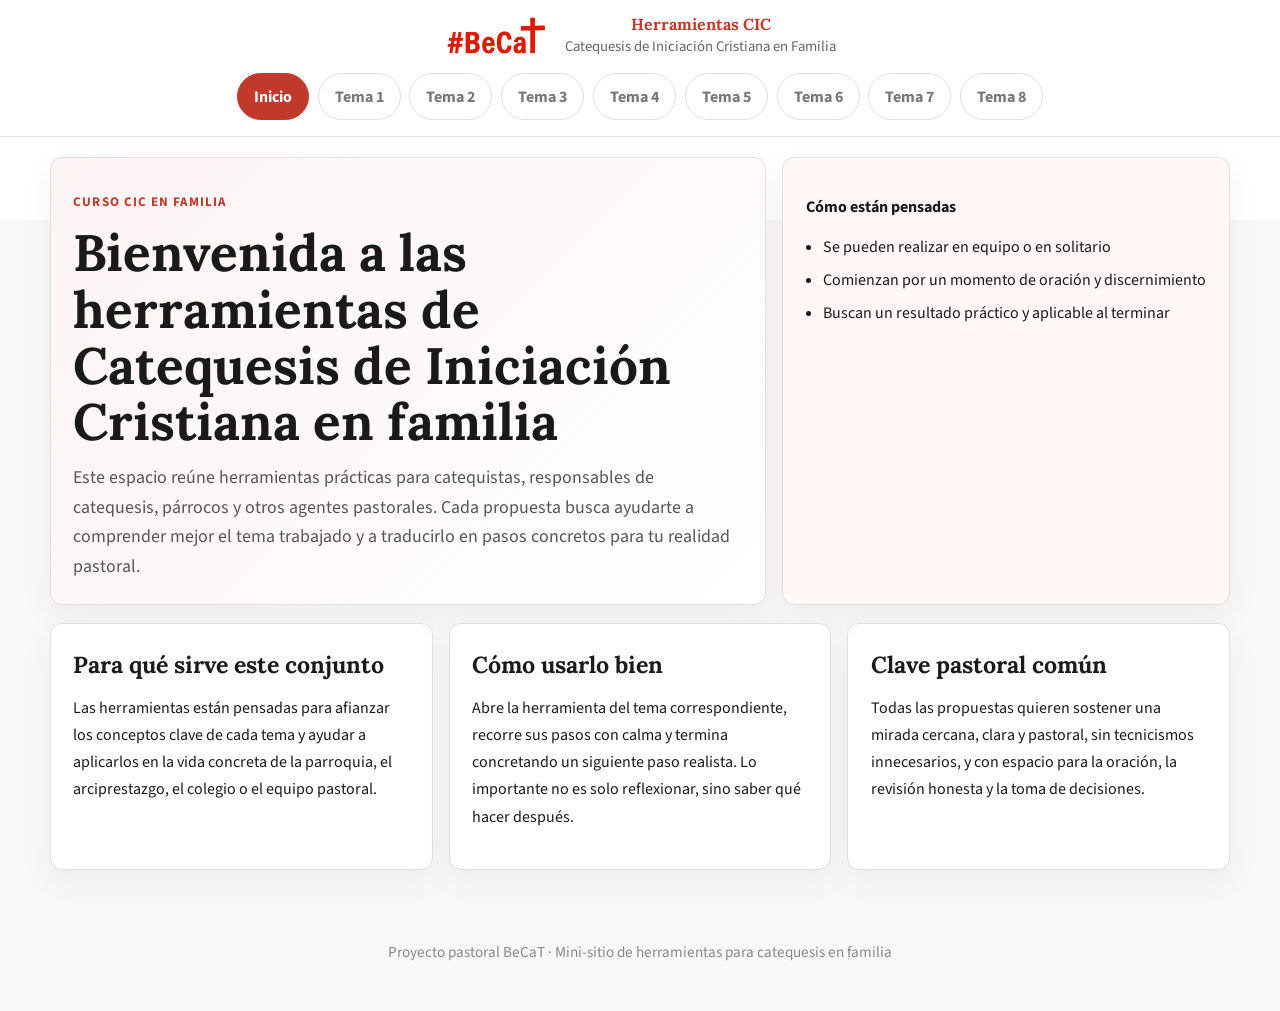
==== site/index.html @ 85b4e594 "Add files via upload" ====
<!DOCTYPE html>
<html lang="es">
<head>
  <meta charset="UTF-8">
  <meta name="viewport" content="width=device-width, initial-scale=1.0">
  <title>Herramientas CIC | Inicio</title>
  <link rel="preconnect" href="https://fonts.googleapis.com">
  <link rel="preconnect" href="https://fonts.gstatic.com" crossorigin>
  <link href="https://fonts.googleapis.com/css2?family=Lora:wght@500;700&family=Source+Sans+3:wght@400;600;700&display=swap" rel="stylesheet">
  <link rel="stylesheet" href="assets/css/styles.css">
</head>
<body class="home">
  <header class="site-header">
    <div class="brand-bar">
      <a class="brand" href="index.html">
        <img src="assets/img/becat-rojo-logo.png" alt="BeCaT">
        <div>
          <strong>Herramientas CIC</strong>
          <span>Catequesis de Iniciación Cristiana en Familia</span>
        </div>
      </a>
    </div>
    <nav class="site-nav" aria-label="Navegación principal">
      <a href="index.html" class="active">Inicio</a><a href="herramientas/herramienta-01.html">Tema 1</a><a href="herramientas/herramienta-02.html">Tema 2</a><a href="herramientas/herramienta-03.html">Tema 3</a><a href="herramientas/herramienta-04.html">Tema 4</a><a href="herramientas/herramienta-05.html">Tema 5</a><a href="herramientas/herramienta-06.html">Tema 6</a><a href="herramientas/herramienta-07.html">Tema 7</a><a href="herramientas/herramienta-08.html">Tema 8</a>
    </nav>
    <div class="site-nav-mobile">
      <label class="site-nav-mobile-label" for="nav-select">Ir a una herramienta</label>
      <select id="nav-select" class="site-nav-select" aria-label="Elegir herramienta o sección">
        <option value="index.html" selected>Inicio</option><option value="herramientas/herramienta-01.html">Tema 1</option><option value="herramientas/herramienta-02.html">Tema 2</option><option value="herramientas/herramienta-03.html">Tema 3</option><option value="herramientas/herramienta-04.html">Tema 4</option><option value="herramientas/herramienta-05.html">Tema 5</option><option value="herramientas/herramienta-06.html">Tema 6</option><option value="herramientas/herramienta-07.html">Tema 7</option><option value="herramientas/herramienta-08.html">Tema 8</option>
      </select>
    </div>
  </header>
  
    <section class="hero hero-home">
      <div class="hero-copy">
        <p class="eyebrow">Curso CIC en familia</p>
        <h1>Bienvenida a las herramientas de Catequesis de Iniciación Cristiana en familia</h1>
        <p class="lead">Este espacio reúne herramientas prácticas para catequistas, responsables de catequesis, párrocos y otros agentes pastorales. Cada propuesta busca ayudarte a comprender mejor el tema trabajado y a traducirlo en pasos concretos para tu realidad pastoral.</p>
      </div>
      <div class="hero-panel">
        <p><strong>Cómo están pensadas</strong></p>
        <ul class="hero-list">
          <li>Se pueden realizar en equipo o en solitario</li>
          <li>Comienzan por un momento de oración y discernimiento</li>
          <li>Buscan un resultado práctico y aplicable al terminar</li>
        </ul>
      </div>
    </section>
    
  <main class="main-content">
    
    <section class="intro-grid intro-grid-home">
      <article class="intro-block">
        <h2>Para qué sirve este conjunto</h2>
        <p>Las herramientas están pensadas para afianzar los conceptos clave de cada tema y ayudar a aplicarlos en la vida concreta de la parroquia, el arciprestazgo, el colegio o el equipo pastoral.</p>
      </article>
      <article class="intro-block">
        <h2>Cómo usarlo bien</h2>
        <p>Abre la herramienta del tema correspondiente, recorre sus pasos con calma y termina concretando un siguiente paso realista. Lo importante no es solo reflexionar, sino saber qué hacer después.</p>
      </article>
      <article class="intro-block">
        <h2>Clave pastoral común</h2>
        <p>Todas las propuestas quieren sostener una mirada cercana, clara y pastoral, sin tecnicismos innecesarios, y con espacio para la oración, la revisión honesta y la toma de decisiones.</p>
      </article>
    </section>
    
  </main>
  <footer class="site-footer">
    <p>Proyecto pastoral BeCaT · Mini-sitio de herramientas para catequesis en familia</p>
  </footer>
  <script>
    const navSelect = document.getElementById("nav-select");
    if (navSelect) {
      navSelect.addEventListener("change", (event) => {
        const target = event.target.value;
        if (target) {
          window.location.href = target;
        }
      });
    }
  </script>
</body>
</html>
---- site/assets/css/styles.css ----
*,
*::before,
*::after {
  box-sizing: border-box;
}

:root {
  --rojo: #c0392b;
  --negro: #1a1a1a;
  --blanco: #ffffff;
  --gris-claro: #f5f5f5;
  --borde: #e0e0e0;
  --texto-suave: #666666;
  --radio: 12px;
  --content: 1180px;
  --content-narrow: 860px;
  --shadow: 0 12px 32px rgba(26, 26, 26, 0.05);
}

body {
  margin: 0;
  font-family: "Source Sans 3", sans-serif;
  color: var(--negro);
  background:
    linear-gradient(180deg, #ffffff 0, #ffffff 220px, #faf8f6 220px, #faf8f6 100%);
  min-height: 100vh;
  text-rendering: optimizeLegibility;
}

a {
  color: var(--rojo);
  text-decoration: none;
}

a:hover {
  text-decoration: underline;
}

code {
  font-family: Consolas, monospace;
  background: #fff4f2;
  padding: 0.08rem 0.35rem;
  border-radius: 0.4rem;
}

.site-header,
.main-content,
.site-footer {
  width: min(calc(100% - 2rem), var(--content));
  margin: 0 auto;
}

.site-header {
  position: sticky;
  top: 0;
  z-index: 10;
  width: 100%;
  background: rgba(255, 255, 255, 0.96);
  border-bottom: 1px solid var(--borde);
  padding-top: 0.9rem;
  backdrop-filter: blur(8px);
}

.brand-bar {
  display: flex;
  justify-content: center;
  padding: 0 1rem 1rem;
}

.brand {
  width: min(calc(100% - 2rem), var(--content));
  display: flex;
  align-items: center;
  justify-content: center;
  gap: 1rem;
  padding: 0;
  text-align: center;
}

.brand img {
  width: auto;
  height: 42px;
}

.brand strong,
h1,
h2,
h4,
h5 {
  font-family: "Lora", serif;
}

.brand span {
  display: block;
  color: var(--texto-suave);
  font-size: 0.92rem;
}

.site-nav {
  display: flex;
  justify-content: center;
  gap: 0.55rem;
  overflow-x: auto;
  padding: 0 1rem 1rem;
  scrollbar-width: thin;
}

.site-nav-mobile {
  display: none;
  width: min(calc(100% - 2rem), var(--content));
  margin: 0 auto 1rem;
}

.site-nav-mobile-label {
  display: block;
  margin-bottom: 0.4rem;
  color: var(--texto-suave);
  font-size: 0.92rem;
  font-weight: 600;
  text-align: center;
}

.site-nav-select {
  width: 100%;
  appearance: none;
  border: 1px solid var(--borde);
  border-radius: 999px;
  background:
    linear-gradient(180deg, #fff8f7 0%, #ffffff 100%);
  color: var(--negro);
  padding: 0.9rem 3.4rem 0.9rem 1.1rem;
  font: inherit;
  font-weight: 700;
  box-shadow: var(--shadow);
  cursor: pointer;
  border-color: rgba(192, 57, 43, 0.25);
}

.site-nav-mobile {
  position: relative;
}

.site-nav-mobile::after {
  content: "▼";
  position: absolute;
  right: 1.25rem;
  bottom: 0.95rem;
  color: var(--rojo);
  font-size: 0.9rem;
  pointer-events: none;
}

.site-nav-select:focus {
  outline: 2px solid rgba(192, 57, 43, 0.22);
  outline-offset: 2px;
}

.site-nav a {
  white-space: nowrap;
  border: 1px solid var(--borde);
  background: var(--blanco);
  color: #777;
  padding: 0.7rem 1rem;
  border-radius: 999px;
  font-weight: 700;
}

.site-nav a.active {
  background: var(--rojo);
  border-color: var(--rojo);
  color: white;
}

.site-nav a:hover {
  text-decoration: none;
  color: var(--negro);
}

.hero {
  width: min(calc(100% - 2rem), var(--content));
  margin: 1.25rem auto 0;
  display: grid;
  gap: 1rem;
}

.hero-home {
  grid-template-columns: 1.6fr 1fr;
  align-items: stretch;
}

.hero-tool {
  grid-template-columns: 1fr;
}

.hero-copy,
.hero-panel,
.intro-block,
.tool-card,
.tool-page,
.pager,
.quote,
.table-wrap,
.tool-module,
.step-card {
  background: var(--blanco);
  border: 1px solid var(--borde);
  border-radius: var(--radio);
  box-shadow: var(--shadow);
}

.hero-copy,
.hero-panel,
.intro-block,
.tool-card,
.tool-page,
.pager {
  padding: 1.4rem;
}

.hero-copy {
  background:
    linear-gradient(135deg, rgba(192, 57, 43, 0.06), rgba(255, 255, 255, 0.92)),
    var(--blanco);
}

.hero-panel {
  background: #fff8f7;
}

.hero-tool .hero-copy {
  width: min(100%, var(--content-narrow));
  margin: 0 auto;
}

.eyebrow,
.page-topic {
  text-transform: uppercase;
  letter-spacing: 0.08em;
  color: var(--rojo);
  font-weight: 700;
  font-size: 0.82rem;
}

h1 {
  font-size: clamp(2rem, 4vw, 3.3rem);
  line-height: 1.1;
  margin: 0.45rem 0 0.85rem;
}

.lead {
  font-size: 1.12rem;
  line-height: 1.65;
  color: #555;
  margin: 0;
}

.hero-subtitle {
  margin: -0.2rem 0 0.5rem;
  font-family: "Lora", serif;
  font-size: 1.18rem;
  color: var(--rojo);
}

.hero-list,
.list {
  margin: 0.8rem 0 0;
  padding-left: 1.1rem;
  line-height: 1.7;
}

.list {
  margin-bottom: 1.25rem;
}

.hero-list li + li,
.list li + li {
  margin-top: 0.35rem;
}

.main-content {
  padding: 1.15rem 0 2.5rem;
}

.intro-grid,
.tools-grid {
  display: grid;
  gap: 1rem;
}

.intro-grid {
  grid-template-columns: repeat(2, minmax(0, 1fr));
  margin-bottom: 1rem;
}

.intro-grid-home {
  grid-template-columns: repeat(3, minmax(0, 1fr));
}

.tools-grid {
  grid-template-columns: repeat(auto-fit, minmax(220px, 1fr));
}

.tool-card h2,
.intro-block h2,
.tool-page h2 {
  margin: 0.2rem 0 0.75rem;
  font-size: 1.45rem;
}

.intro-block p,
.tool-card p {
  line-height: 1.7;
}

.tool-card-topic {
  color: var(--rojo);
  font-weight: 700;
  margin-bottom: 0.25rem;
}

.tool-card a,
.pager-link {
  display: inline-flex;
  margin-top: 0.9rem;
  padding: 0.7rem 1rem;
  border-radius: 999px;
  background: var(--rojo);
  color: white;
  font-weight: 700;
}

.tool-page {
  padding: 0;
  max-width: var(--content-narrow);
  margin: 0 auto;
  background: transparent;
  border: none;
  box-shadow: none;
}

.tool-page p {
  line-height: 1.75;
  margin: 0 0 1rem;
}

.tool-page .list + p,
.tool-page .list + .table-wrap,
.tool-page .list + blockquote,
.tool-page .list + .detail-stack,
.tool-page .table-wrap + p,
.tool-page blockquote + p {
  margin-top: 1.1rem;
}

.tool-page > .page-topic,
.tool-page > h2,
.tool-page > .page-kicker {
  display: none;
}

.tool-page h2 {
  color: var(--rojo);
  margin-top: 0;
}

.tool-page h5 {
  display: inline-flex;
  align-items: center;
  font-size: 0.98rem;
  margin: 1.45rem 0 0.75rem;
  padding: 0.38rem 0.78rem;
  border-radius: 999px;
  background: var(--gris-claro);
  color: var(--negro);
}

.page-kicker {
  font-size: 1.05rem;
  color: #666;
  margin-top: -0.2rem;
  margin-bottom: 1.35rem;
}

.tool-module {
  padding: 1.45rem;
  margin-bottom: 1rem;
}

.module-heading {
  display: flex;
  flex-direction: column;
  gap: 0.35rem;
  margin-bottom: 1rem;
}

.module-heading h3 {
  font-family: "Lora", serif;
  font-size: 1.35rem;
  margin: 0;
  color: var(--negro);
}

.module-heading p {
  margin: 0;
  color: var(--texto-suave);
}

.step-flow {
  display: grid;
  gap: 0.9rem;
  min-width: 0;
}

.step-card {
  padding: 1.2rem;
  background: linear-gradient(180deg, #fffdfc 0%, #ffffff 100%);
  width: 100%;
  min-width: 0;
  overflow-wrap: anywhere;
}

.step-card-header {
  display: flex;
  align-items: center;
  justify-content: space-between;
  gap: 0.75rem;
  margin-bottom: 0.75rem;
}

.step-badge {
  display: inline-flex;
  align-items: center;
  justify-content: center;
  border-radius: 999px;
  background: var(--rojo);
  color: var(--blanco);
  font-weight: 700;
  padding: 0.35rem 0.8rem;
  font-size: 0.9rem;
}

.step-time {
  color: var(--texto-suave);
  font-size: 0.95rem;
  font-weight: 600;
}

.step-title {
  font-family: "Lora", serif;
  color: var(--rojo);
  font-size: 1.2rem;
  margin: 0 0 0.85rem;
}

.step-body > *:last-child {
  margin-bottom: 0;
}

.detail-intro {
  margin-bottom: 1rem;
}

.detail-stack {
  display: grid;
  gap: 0.9rem;
  min-width: 0;
}

.detail-card {
  border: 1px solid var(--borde);
  border-radius: var(--radio);
  background: #fcfbfa;
  padding: 1.05rem 1.1rem;
  min-width: 0;
  overflow-wrap: anywhere;
}

.detail-card h5 {
  margin-top: 0;
}

.detail-card-body > *:last-child {
  margin-bottom: 0;
}

.tool-module-close h5 + p {
  margin-top: 0.2rem;
}

.quote {
  padding: 1rem 1.15rem;
  border-left: 4px solid var(--rojo);
  margin: 1.1rem 0;
  font-style: italic;
  background: #fff8f7;
}

.table-wrap {
  overflow-x: auto;
  max-width: 100%;
  padding: 0.35rem;
  margin: 1.2rem 0;
}

table {
  width: 100%;
  border-collapse: collapse;
  min-width: 560px;
  font-size: 0.97rem;
}

th,
td {
  text-align: left;
  padding: 0.8rem 0.9rem;
  border-bottom: 1px solid var(--borde);
  vertical-align: top;
}

th {
  background: var(--negro);
  color: var(--blanco);
  font-size: 0.95rem;
}

tr:nth-child(even) td {
  background: var(--gris-claro);
}

.pager {
  margin-top: 1rem;
  display: flex;
  gap: 0.75rem;
  justify-content: space-between;
  flex-wrap: wrap;
  max-width: var(--content-narrow);
  margin-left: auto;
  margin-right: auto;
}

.site-footer {
  padding: 0 0 2rem;
  text-align: center;
  color: #888;
  font-size: 0.95rem;
}

@media (max-width: 760px) {
  .hero-home,
  .intro-grid,
  .intro-grid-home {
    grid-template-columns: 1fr;
  }

  .brand {
    align-items: flex-start;
    width: min(calc(100% - 1.2rem), var(--content));
  }

  h1 {
    font-size: 2.2rem;
  }

  .site-header,
  .main-content,
  .site-footer,
  .hero {
    width: min(calc(100% - 1.2rem), var(--content));
  }

  .site-nav {
    display: none;
  }

  .site-nav-mobile {
    display: block;
    width: min(calc(100% - 1.2rem), var(--content));
  }

  .brand img {
    height: 36px;
  }

  .brand span {
    font-size: 0.84rem;
  }

  .pager {
    justify-content: center;
  }

  .tool-page,
  .hero-copy,
  .hero-panel,
  .intro-block,
  .tool-card,
  .pager,
  .tool-module,
  .step-card {
    padding: 1.15rem;
  }

  .tool-page h5 {
    width: 100%;
    justify-content: center;
  }

  .step-card-header {
    align-items: flex-start;
    flex-direction: column;
  }

  .step-card,
  .detail-card,
  .table-wrap {
    width: 100%;
    max-width: 100%;
  }

  table {
    min-width: 520px;
  }
}
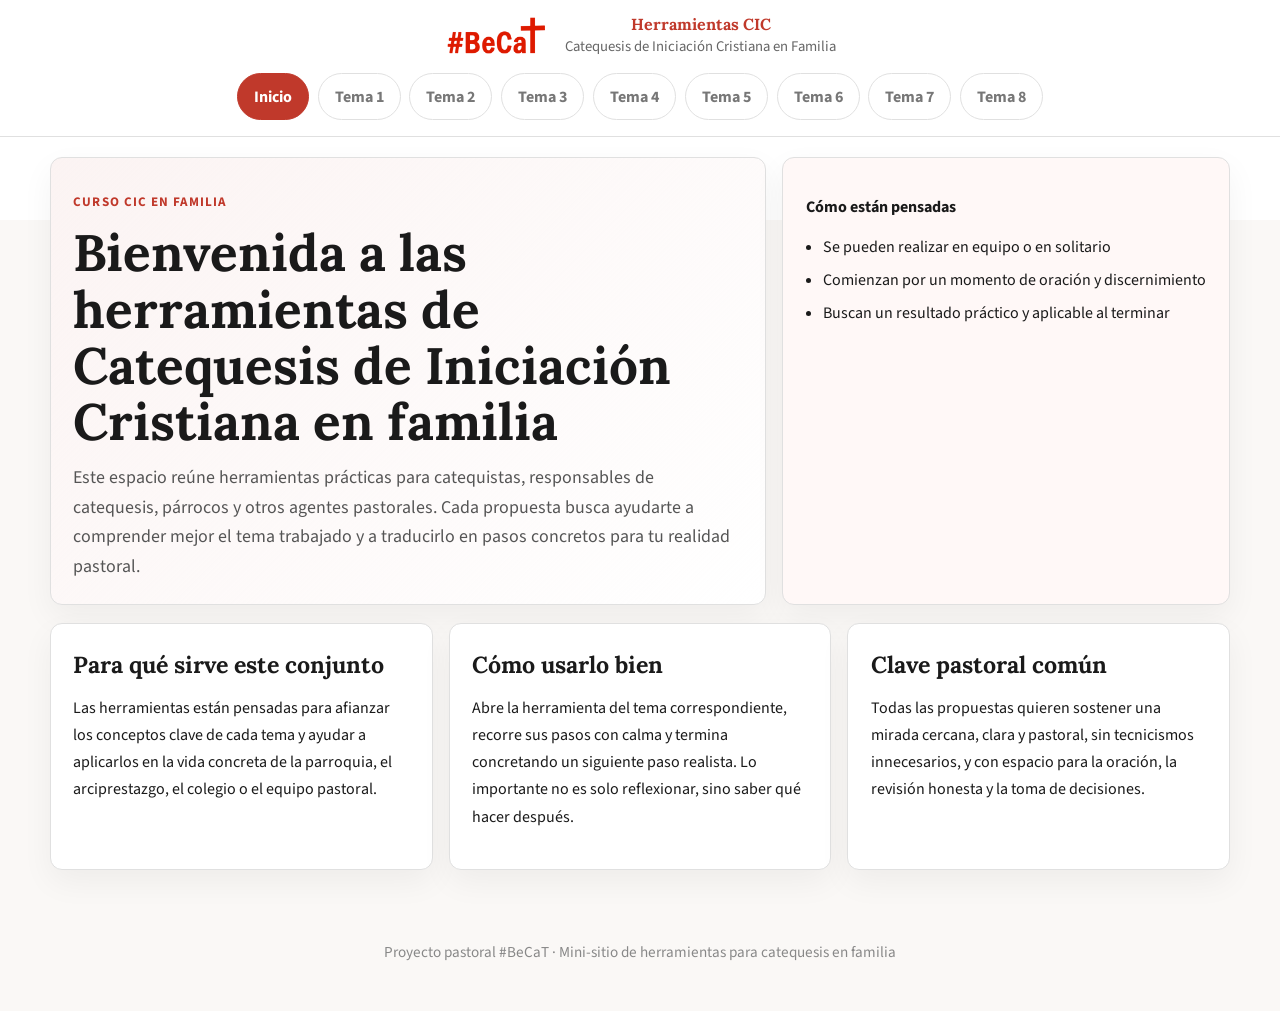
==== commit 149b0403: "Add files via upload" ====
--- a/site/index.html
+++ b/site/index.html
@@ -13,7 +13,7 @@
   <header class="site-header">
     <div class="brand-bar">
       <a class="brand" href="index.html">
-        <img src="assets/img/becat-rojo-logo.png" alt="BeCaT">
+        <img src="assets/img/becat-rojo-logo.png" alt="#BeCaT">
         <div>
           <strong>Herramientas CIC</strong>
           <span>Catequesis de Iniciación Cristiana en Familia</span>
@@ -66,7 +66,7 @@
     
   </main>
   <footer class="site-footer">
-    <p>Proyecto pastoral BeCaT · Mini-sitio de herramientas para catequesis en familia</p>
+    <p>Proyecto pastoral #BeCaT · Mini-sitio de herramientas para catequesis en familia</p>
   </footer>
   <script>
     const navSelect = document.getElementById("nav-select");
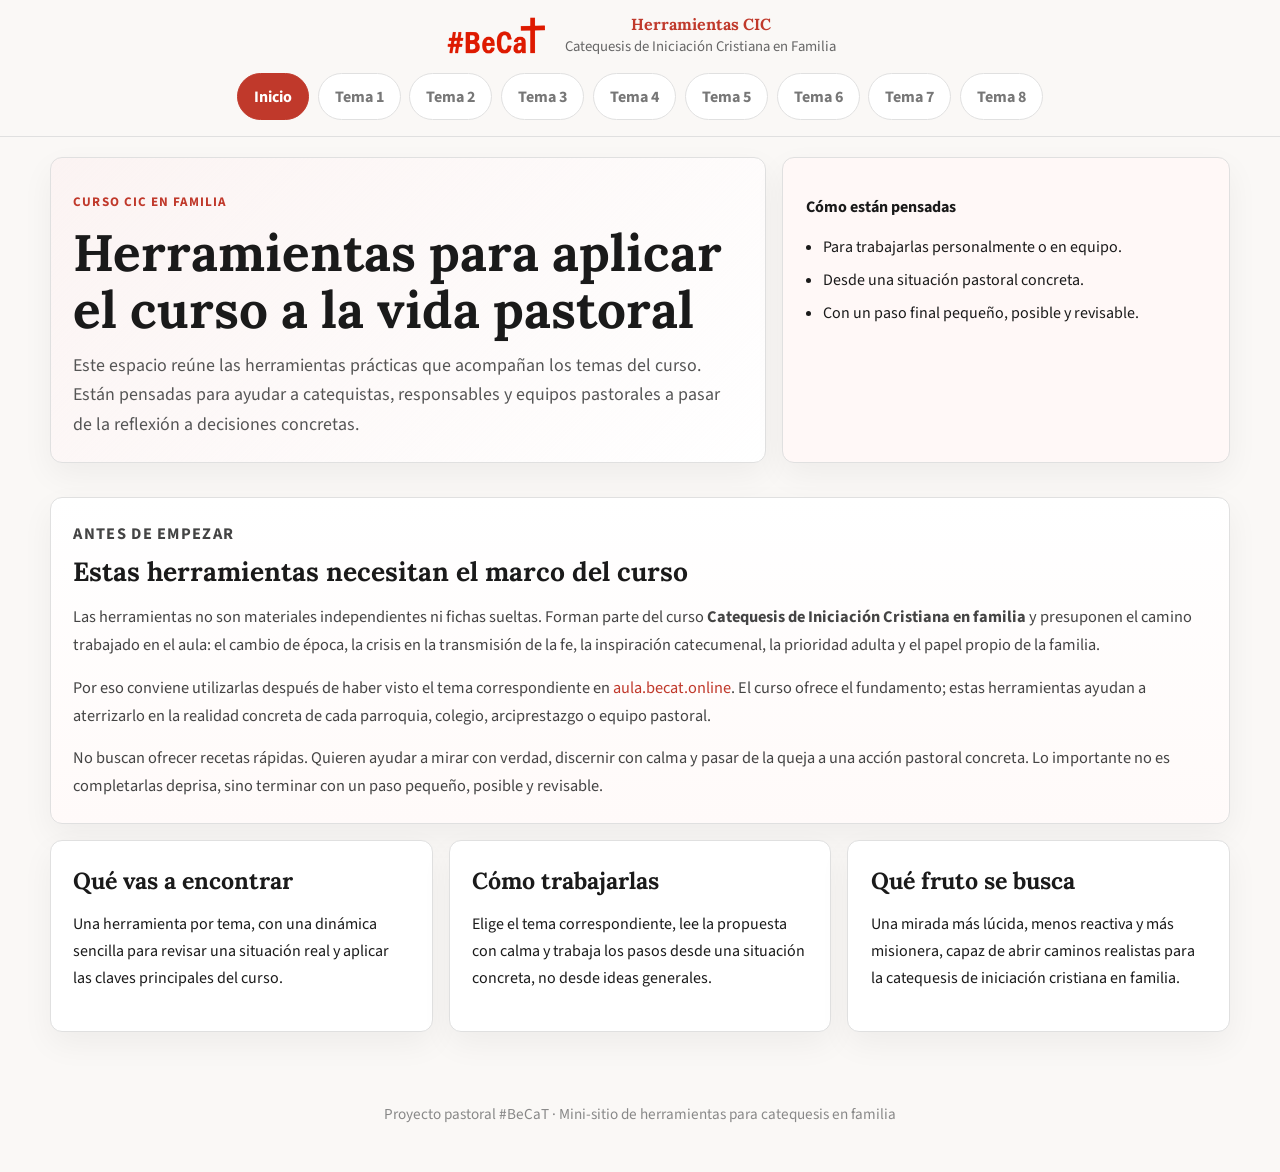
==== commit 77876eeb: "Update index.html" ====
--- a/site/index.html
+++ b/site/index.html
@@ -9,6 +9,7 @@
   <link href="https://fonts.googleapis.com/css2?family=Lora:wght@500;700&family=Source+Sans+3:wght@400;600;700&display=swap" rel="stylesheet">
   <link rel="stylesheet" href="assets/css/styles.css">
 </head>
+
 <body class="home">
   <header class="site-header">
     <div class="brand-bar">
@@ -20,9 +21,11 @@
         </div>
       </a>
     </div>
+
     <nav class="site-nav" aria-label="Navegación principal">
       <a href="index.html" class="active">Inicio</a><a href="herramientas/herramienta-01.html">Tema 1</a><a href="herramientas/herramienta-02.html">Tema 2</a><a href="herramientas/herramienta-03.html">Tema 3</a><a href="herramientas/herramienta-04.html">Tema 4</a><a href="herramientas/herramienta-05.html">Tema 5</a><a href="herramientas/herramienta-06.html">Tema 6</a><a href="herramientas/herramienta-07.html">Tema 7</a><a href="herramientas/herramienta-08.html">Tema 8</a>
     </nav>
+
     <div class="site-nav-mobile">
       <label class="site-nav-mobile-label" for="nav-select">Ir a una herramienta</label>
       <select id="nav-select" class="site-nav-select" aria-label="Elegir herramienta o sección">
@@ -30,46 +33,79 @@
       </select>
     </div>
   </header>
-  
-    <section class="hero hero-home">
-      <div class="hero-copy">
-        <p class="eyebrow">Curso CIC en familia</p>
-        <h1>Bienvenida a las herramientas de Catequesis de Iniciación Cristiana en familia</h1>
-        <p class="lead">Este espacio reúne herramientas prácticas para catequistas, responsables de catequesis, párrocos y otros agentes pastorales. Cada propuesta busca ayudarte a comprender mejor el tema trabajado y a traducirlo en pasos concretos para tu realidad pastoral.</p>
-      </div>
-      <div class="hero-panel">
-        <p><strong>Cómo están pensadas</strong></p>
-        <ul class="hero-list">
-          <li>Se pueden realizar en equipo o en solitario</li>
-          <li>Comienzan por un momento de oración y discernimiento</li>
-          <li>Buscan un resultado práctico y aplicable al terminar</li>
-        </ul>
+
+  <section class="hero hero-home">
+    <div class="hero-copy">
+      <p class="eyebrow">Curso CIC en familia</p>
+      <h1>Herramientas para aplicar el curso a la vida pastoral</h1>
+      <p class="lead">
+        Este espacio reúne las herramientas prácticas que acompañan los temas del curso. Están pensadas para ayudar a catequistas, responsables y equipos pastorales a pasar de la reflexión a decisiones concretas.
+      </p>
+    </div>
+
+    <div class="hero-panel">
+      <p><strong>Cómo están pensadas</strong></p>
+      <ul class="hero-list">
+        <li>Para trabajarlas personalmente o en equipo.</li>
+        <li>Desde una situación pastoral concreta.</li>
+        <li>Con un paso final pequeño, posible y revisable.</li>
+      </ul>
+    </div>
+  </section>
+
+  <main class="main-content">
+
+    <section class="intro-context">
+      <div class="intro-context-inner">
+        <p class="eyebrow">Antes de empezar</p>
+        <h2>Estas herramientas necesitan el marco del curso</h2>
+
+        <p>
+          Las herramientas no son materiales independientes ni fichas sueltas. Forman parte del curso <strong>Catequesis de Iniciación Cristiana en familia</strong> y presuponen el camino trabajado en el aula: el cambio de época, la crisis en la transmisión de la fe, la inspiración catecumenal, la prioridad adulta y el papel propio de la familia.
+        </p>
+
+        <p>
+          Por eso conviene utilizarlas después de haber visto el tema correspondiente en <a href="https://aula.becat.online" target="_blank" rel="noopener">aula.becat.online</a>. El curso ofrece el fundamento; estas herramientas ayudan a aterrizarlo en la realidad concreta de cada parroquia, colegio, arciprestazgo o equipo pastoral.
+        </p>
+
+        <p>
+          No buscan ofrecer recetas rápidas. Quieren ayudar a mirar con verdad, discernir con calma y pasar de la queja a una acción pastoral concreta. Lo importante no es completarlas deprisa, sino terminar con un paso pequeño, posible y revisable.
+        </p>
       </div>
     </section>
-    
-  <main class="main-content">
-    
+
     <section class="intro-grid intro-grid-home">
       <article class="intro-block">
-        <h2>Para qué sirve este conjunto</h2>
-        <p>Las herramientas están pensadas para afianzar los conceptos clave de cada tema y ayudar a aplicarlos en la vida concreta de la parroquia, el arciprestazgo, el colegio o el equipo pastoral.</p>
+        <h2>Qué vas a encontrar</h2>
+        <p>
+          Una herramienta por tema, con una dinámica sencilla para revisar una situación real y aplicar las claves principales del curso.
+        </p>
       </article>
+
       <article class="intro-block">
-        <h2>Cómo usarlo bien</h2>
-        <p>Abre la herramienta del tema correspondiente, recorre sus pasos con calma y termina concretando un siguiente paso realista. Lo importante no es solo reflexionar, sino saber qué hacer después.</p>
+        <h2>Cómo trabajarlas</h2>
+        <p>
+          Elige el tema correspondiente, lee la propuesta con calma y trabaja los pasos desde una situación concreta, no desde ideas generales.
+        </p>
       </article>
+
       <article class="intro-block">
-        <h2>Clave pastoral común</h2>
-        <p>Todas las propuestas quieren sostener una mirada cercana, clara y pastoral, sin tecnicismos innecesarios, y con espacio para la oración, la revisión honesta y la toma de decisiones.</p>
+        <h2>Qué fruto se busca</h2>
+        <p>
+          Una mirada más lúcida, menos reactiva y más misionera, capaz de abrir caminos realistas para la catequesis de iniciación cristiana en familia.
+        </p>
       </article>
     </section>
-    
+
   </main>
+
   <footer class="site-footer">
     <p>Proyecto pastoral #BeCaT · Mini-sitio de herramientas para catequesis en familia</p>
   </footer>
+
   <script>
     const navSelect = document.getElementById("nav-select");
+
     if (navSelect) {
       navSelect.addEventListener("change", (event) => {
         const target = event.target.value;
--- a/site/assets/css/styles.css
+++ b/site/assets/css/styles.css
@@ -21,8 +21,7 @@
   margin: 0;
   font-family: "Source Sans 3", sans-serif;
   color: var(--negro);
-  background:
-    linear-gradient(180deg, #ffffff 0, #ffffff 220px, #faf8f6 220px, #faf8f6 100%);
+  background: #faf8f6;
   min-height: 100vh;
   text-rendering: optimizeLegibility;
 }
@@ -55,7 +54,7 @@
   top: 0;
   z-index: 10;
   width: 100%;
-  background: rgba(255, 255, 255, 0.96);
+  background: rgba(250, 248, 246, 0.96);
   border-bottom: 1px solid var(--borde);
   padding-top: 0.9rem;
   backdrop-filter: blur(8px);
@@ -194,6 +193,7 @@
 
 .hero-copy,
 .hero-panel,
+.intro-context,
 .intro-block,
 .tool-card,
 .tool-page,
@@ -210,6 +210,7 @@
 
 .hero-copy,
 .hero-panel,
+.intro-context,
 .intro-block,
 .tool-card,
 .tool-page,
@@ -225,6 +226,36 @@
 
 .hero-panel {
   background: #fff8f7;
+}
+
+.intro-context {
+  max-width: 100%;
+  margin: 1rem 0;
+  background:
+    linear-gradient(180deg, #ffffff 0%, #fffaf9 100%);
+}
+
+.intro-context-inner {
+  display: grid;
+  gap: 0.4rem;
+}
+
+.intro-context h2 {
+  margin: 0 0 0.55rem;
+  font-family: "Lora", serif;
+  font-size: 1.65rem;
+  line-height: 1.25;
+}
+
+.intro-context p {
+  margin: 0;
+  color: #444;
+  font-size: 1.02rem;
+  line-height: 1.72;
+}
+
+.intro-context p + p {
+  margin-top: 0.5rem;
 }
 
 .hero-tool .hero-copy {
@@ -545,6 +576,184 @@
   font-size: 0.95rem;
 }
 
+.pdf-button {
+  display: inline-flex;
+  align-items: center;
+  justify-content: center;
+  margin-top: 1.1rem;
+  border: 0;
+  border-radius: 999px;
+  background: var(--rojo);
+  color: var(--blanco);
+  padding: 0.78rem 1.15rem;
+  font: inherit;
+  font-weight: 700;
+  cursor: pointer;
+  box-shadow: 0 10px 24px rgba(192, 57, 43, 0.18);
+}
+
+.pdf-button:hover {
+  background: #a93226;
+}
+
+@page {
+  size: A4;
+  margin: 14mm 13mm 16mm;
+}
+
+@media print {
+  :root {
+    --content: 184mm;
+    --content-narrow: 184mm;
+    --shadow: none;
+  }
+
+  * {
+    box-shadow: none !important;
+    print-color-adjust: exact;
+    -webkit-print-color-adjust: exact;
+  }
+
+  html,
+  body {
+    background: #ffffff !important;
+    font-size: 10.5pt;
+  }
+
+  body {
+    margin: 0;
+  }
+
+  a {
+    color: inherit;
+  }
+
+  .site-header {
+    position: static;
+    width: 100%;
+    padding: 0 0 7mm;
+    border-bottom: 1px solid var(--borde);
+    background: #ffffff;
+  }
+
+  .brand-bar {
+    justify-content: flex-start;
+    padding: 0;
+  }
+
+  .brand {
+    width: 100%;
+    justify-content: flex-start;
+    gap: 9mm;
+    text-align: left;
+  }
+
+  .brand img {
+    height: 13mm;
+  }
+
+  .brand strong {
+    font-size: 12pt;
+  }
+
+  .brand span {
+    font-size: 9pt;
+  }
+
+  .site-nav,
+  .site-nav-mobile,
+  .pdf-button,
+  .pager,
+  .site-footer {
+    display: none !important;
+  }
+
+  .hero,
+  .main-content {
+    width: 100%;
+    margin: 0;
+  }
+
+  .hero-tool {
+    display: block;
+    margin-top: 8mm;
+  }
+
+  .hero-copy {
+    width: 100%;
+    padding: 0 0 7mm;
+    border: 0;
+    border-radius: 0;
+    background: #ffffff;
+  }
+
+  .eyebrow {
+    font-size: 8.5pt;
+    margin-bottom: 2mm;
+  }
+
+  h1 {
+    font-size: 22pt;
+    line-height: 1.16;
+    margin: 0 0 3mm;
+  }
+
+  .hero-subtitle,
+  .lead {
+    font-size: 11pt;
+  }
+
+  .tool-page {
+    max-width: none;
+  }
+
+  .step-card,
+  .detail-card,
+  .quote,
+  .table-wrap {
+    break-inside: avoid;
+    page-break-inside: avoid;
+  }
+
+  .module-heading,
+  .step-card-header,
+  .step-title,
+  .tool-page h5 {
+    break-after: avoid;
+    page-break-after: avoid;
+  }
+
+  .tool-module-purpose {
+    break-inside: avoid;
+    page-break-inside: avoid;
+  }
+
+  .tool-module {
+    padding: 5mm;
+    margin-bottom: 5mm;
+    border-radius: 4mm;
+  }
+
+  .step-card {
+    padding: 4.5mm;
+    border-radius: 3mm;
+  }
+
+  .tool-page p {
+    line-height: 1.48;
+  }
+
+  table {
+    min-width: 0;
+    font-size: 9.2pt;
+  }
+
+  th,
+  td {
+    padding: 2.5mm 3mm;
+  }
+}
+
 @media (max-width: 760px) {
   .hero-home,
   .intro-grid,
@@ -592,6 +801,7 @@
   .tool-page,
   .hero-copy,
   .hero-panel,
+  .intro-context,
   .intro-block,
   .tool-card,
   .pager,
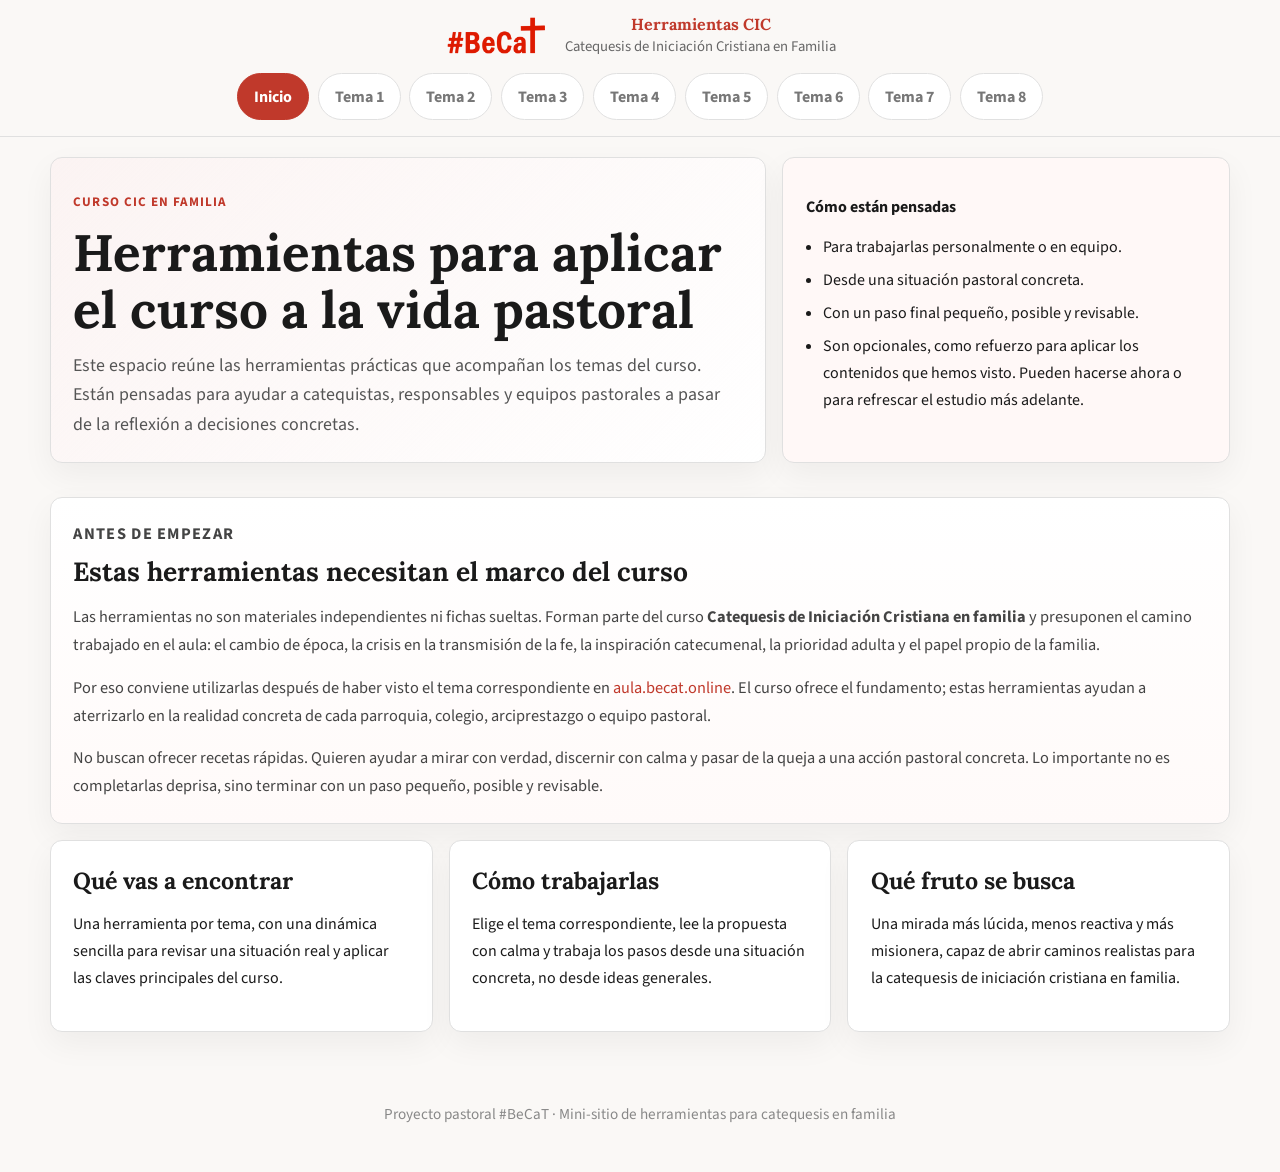
==== commit 493c48d8: "Update index.html" ====
--- a/site/index.html
+++ b/site/index.html
@@ -49,6 +49,7 @@
         <li>Para trabajarlas personalmente o en equipo.</li>
         <li>Desde una situación pastoral concreta.</li>
         <li>Con un paso final pequeño, posible y revisable.</li>
+        <li>Son opcionales, como refuerzo para aplicar los contenidos que hemos visto. Pueden hacerse ahora o para refrescar el estudio más adelante.</li>
       </ul>
     </div>
   </section>
